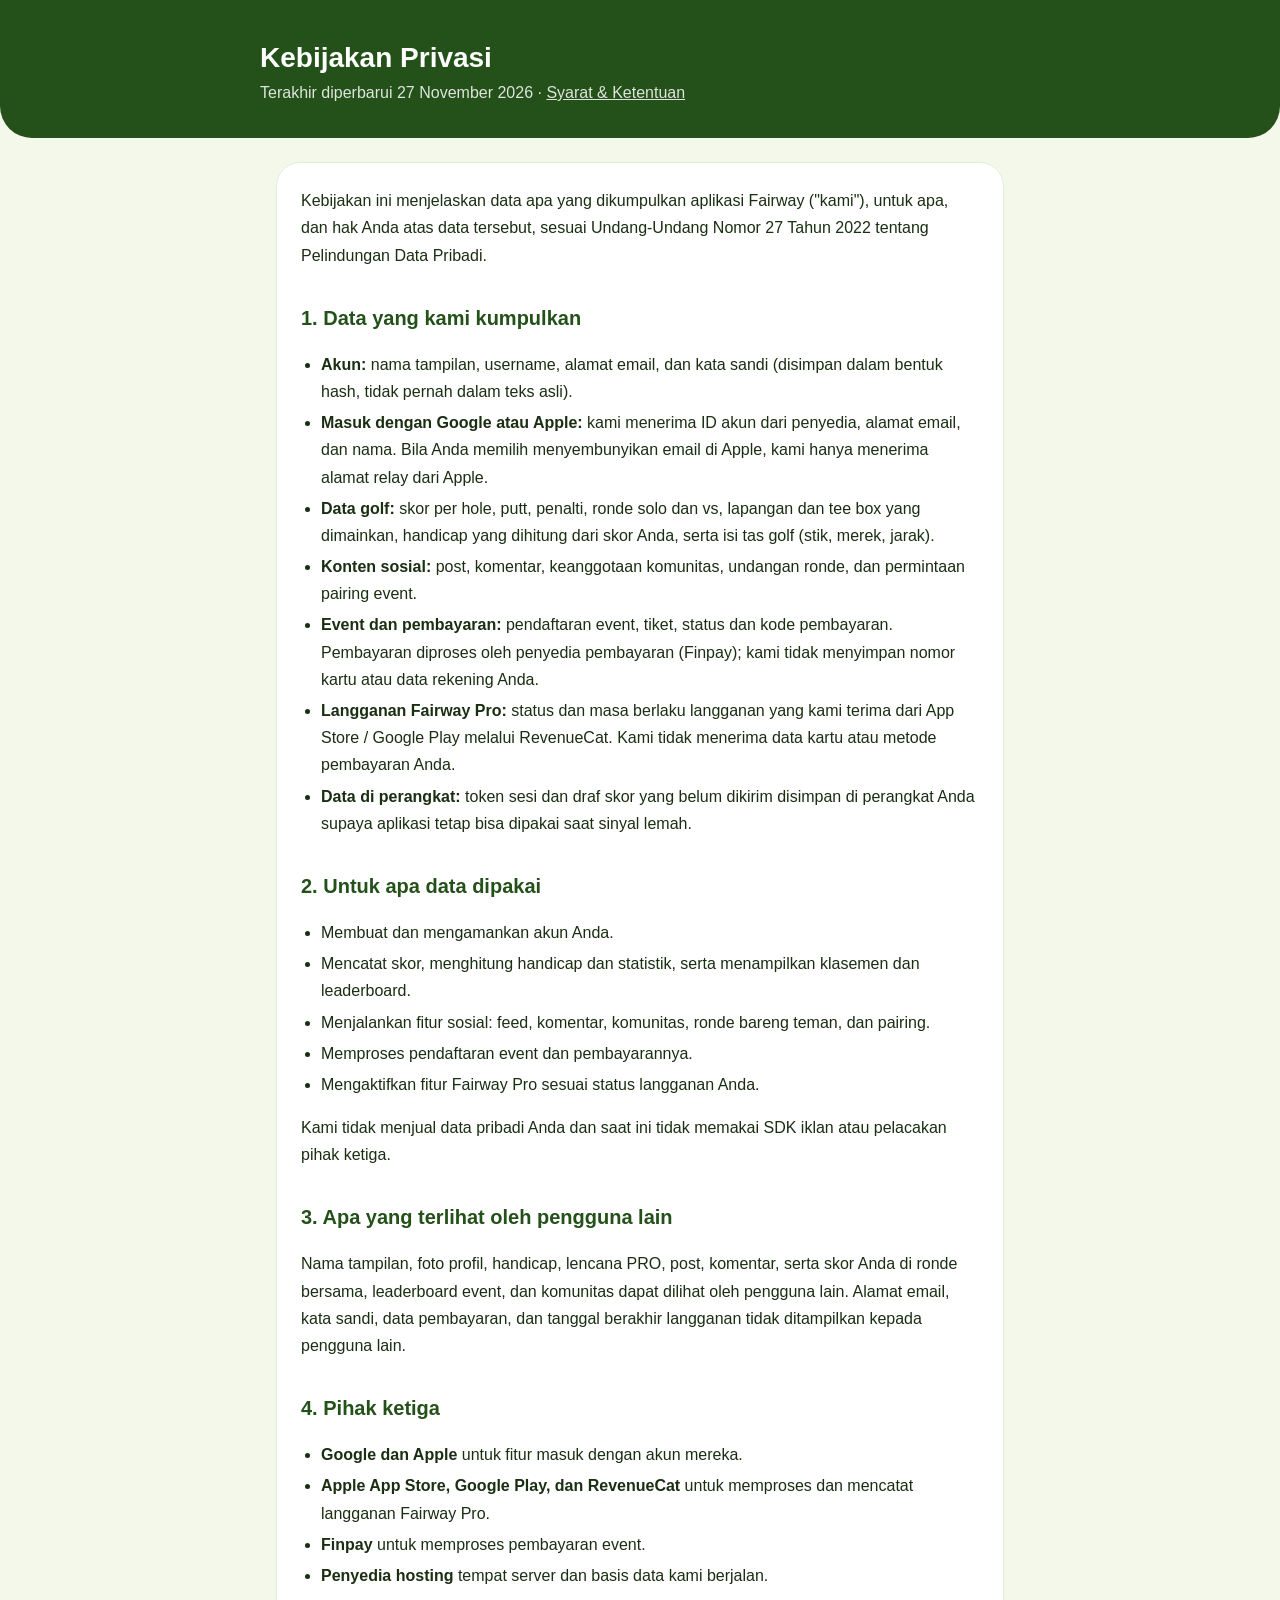
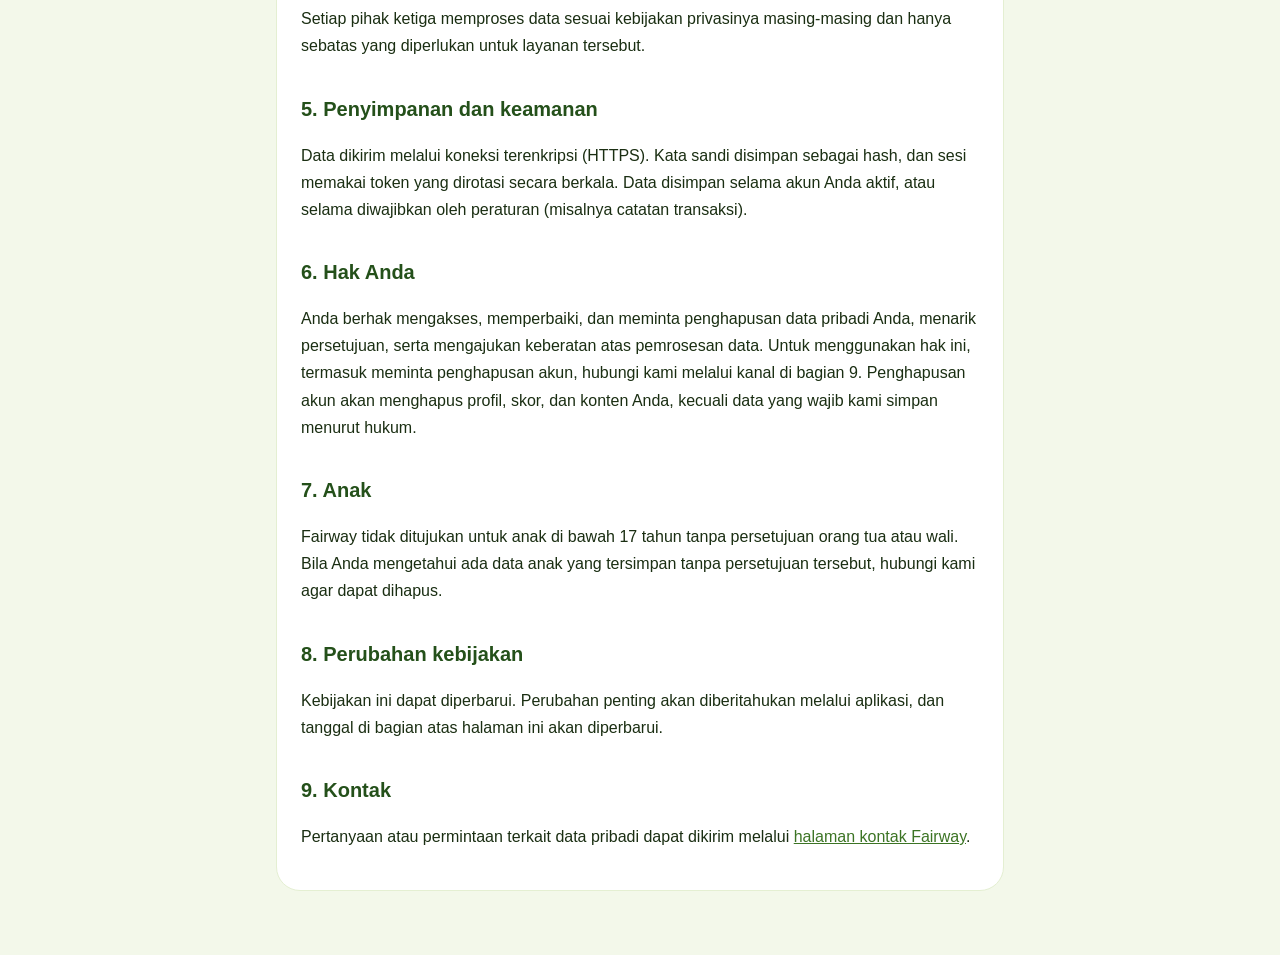
==== privacy.html @ 0b7f48e6 "Halaman Syarat & Ketentuan dan Kebijakan Privasi Fairway Co-Authored-By: Claude Opus 5.5 <noreply@an" ====
<!doctype html>
<html lang="id">
<head>
  <meta charset="utf-8">
  <meta name="viewport" content="width=device-width, initial-scale=1">
  <title>Kebijakan Privasi — Fairway</title>
  <link rel="stylesheet" href="style.css">
</head>
<body>
  <header>
    <div class="wrap">
      <h1>Kebijakan Privasi</h1>
      <p>Terakhir diperbarui 27 November 2026 · <a href="terms.html">Syarat &amp; Ketentuan</a></p>
    </div>
  </header>
  <main>
    <div class="card">
      <p>Kebijakan ini menjelaskan data apa yang dikumpulkan aplikasi Fairway ("kami"), untuk apa, dan hak Anda atas data tersebut, sesuai Undang-Undang Nomor 27 Tahun 2022 tentang Pelindungan Data Pribadi.</p>

      <h2>1. Data yang kami kumpulkan</h2>
      <ul>
        <li><strong>Akun:</strong> nama tampilan, username, alamat email, dan kata sandi (disimpan dalam bentuk hash, tidak pernah dalam teks asli).</li>
        <li><strong>Masuk dengan Google atau Apple:</strong> kami menerima ID akun dari penyedia, alamat email, dan nama. Bila Anda memilih menyembunyikan email di Apple, kami hanya menerima alamat relay dari Apple.</li>
        <li><strong>Data golf:</strong> skor per hole, putt, penalti, ronde solo dan vs, lapangan dan tee box yang dimainkan, handicap yang dihitung dari skor Anda, serta isi tas golf (stik, merek, jarak).</li>
        <li><strong>Konten sosial:</strong> post, komentar, keanggotaan komunitas, undangan ronde, dan permintaan pairing event.</li>
        <li><strong>Event dan pembayaran:</strong> pendaftaran event, tiket, status dan kode pembayaran. Pembayaran diproses oleh penyedia pembayaran (Finpay); kami tidak menyimpan nomor kartu atau data rekening Anda.</li>
        <li><strong>Langganan Fairway Pro:</strong> status dan masa berlaku langganan yang kami terima dari App Store / Google Play melalui RevenueCat. Kami tidak menerima data kartu atau metode pembayaran Anda.</li>
        <li><strong>Data di perangkat:</strong> token sesi dan draf skor yang belum dikirim disimpan di perangkat Anda supaya aplikasi tetap bisa dipakai saat sinyal lemah.</li>
      </ul>

      <h2>2. Untuk apa data dipakai</h2>
      <ul>
        <li>Membuat dan mengamankan akun Anda.</li>
        <li>Mencatat skor, menghitung handicap dan statistik, serta menampilkan klasemen dan leaderboard.</li>
        <li>Menjalankan fitur sosial: feed, komentar, komunitas, ronde bareng teman, dan pairing.</li>
        <li>Memproses pendaftaran event dan pembayarannya.</li>
        <li>Mengaktifkan fitur Fairway Pro sesuai status langganan Anda.</li>
      </ul>
      <p>Kami tidak menjual data pribadi Anda dan saat ini tidak memakai SDK iklan atau pelacakan pihak ketiga.</p>

      <h2>3. Apa yang terlihat oleh pengguna lain</h2>
      <p>Nama tampilan, foto profil, handicap, lencana PRO, post, komentar, serta skor Anda di ronde bersama, leaderboard event, dan komunitas dapat dilihat oleh pengguna lain. Alamat email, kata sandi, data pembayaran, dan tanggal berakhir langganan tidak ditampilkan kepada pengguna lain.</p>

      <h2>4. Pihak ketiga</h2>
      <ul>
        <li><strong>Google dan Apple</strong> untuk fitur masuk dengan akun mereka.</li>
        <li><strong>Apple App Store, Google Play, dan RevenueCat</strong> untuk memproses dan mencatat langganan Fairway Pro.</li>
        <li><strong>Finpay</strong> untuk memproses pembayaran event.</li>
        <li><strong>Penyedia hosting</strong> tempat server dan basis data kami berjalan.</li>
      </ul>
      <p>Setiap pihak ketiga memproses data sesuai kebijakan privasinya masing-masing dan hanya sebatas yang diperlukan untuk layanan tersebut.</p>

      <h2>5. Penyimpanan dan keamanan</h2>
      <p>Data dikirim melalui koneksi terenkripsi (HTTPS). Kata sandi disimpan sebagai hash, dan sesi memakai token yang dirotasi secara berkala. Data disimpan selama akun Anda aktif, atau selama diwajibkan oleh peraturan (misalnya catatan transaksi).</p>

      <h2>6. Hak Anda</h2>
      <p>Anda berhak mengakses, memperbaiki, dan meminta penghapusan data pribadi Anda, menarik persetujuan, serta mengajukan keberatan atas pemrosesan data. Untuk menggunakan hak ini, termasuk meminta penghapusan akun, hubungi kami melalui kanal di bagian 9. Penghapusan akun akan menghapus profil, skor, dan konten Anda, kecuali data yang wajib kami simpan menurut hukum.</p>

      <h2>7. Anak</h2>
      <p>Fairway tidak ditujukan untuk anak di bawah 17 tahun tanpa persetujuan orang tua atau wali. Bila Anda mengetahui ada data anak yang tersimpan tanpa persetujuan tersebut, hubungi kami agar dapat dihapus.</p>

      <h2>8. Perubahan kebijakan</h2>
      <p>Kebijakan ini dapat diperbarui. Perubahan penting akan diberitahukan melalui aplikasi, dan tanggal di bagian atas halaman ini akan diperbarui.</p>

      <h2>9. Kontak</h2>
      <p>Pertanyaan atau permintaan terkait data pribadi dapat dikirim melalui <a href="https://github.com/dihabibi/fairway-legal/issues">halaman kontak Fairway</a>.</p>
    </div>
  </main>
</body>
</html>
---- style.css ----
:root {
  --ink: #1a2e12;
  --muted: #5b6b52;
  --green: #24501a;
  --accent: #3c7424;
  --bg: #f3f8ea;
  --card: #ffffff;
  --line: #e4efd2;
}

@media (prefers-color-scheme: dark) {
  :root {
    --ink: #eef5e6;
    --muted: #b6c4ab;
    --green: #a7d97f;
    --accent: #8ccf5e;
    --bg: #12200c;
    --card: #1a2e12;
    --line: #2f4a24;
  }
}

* { box-sizing: border-box; }

body {
  margin: 0;
  background: var(--bg);
  color: var(--ink);
  font: 16px/1.7 -apple-system, BlinkMacSystemFont, "Segoe UI", Roboto, sans-serif;
}

header {
  background: #24501a;
  color: #fff;
  padding: 40px 16px 32px;
  border-radius: 0 0 32px 32px;
}

header .wrap, main { max-width: 760px; margin: 0 auto; }
header p { margin: 4px 0 0; opacity: 0.85; }
header a { color: #fff; }

h1 { margin: 0; font-size: 28px; line-height: 1.25; }
h2 { margin: 32px 0 8px; font-size: 20px; color: var(--green); }

main {
  padding: 24px 16px 64px;
}

.card {
  background: var(--card);
  border: 1px solid var(--line);
  border-radius: 24px;
  padding: 8px 24px 24px;
}

a { color: var(--accent); }
ul { padding-left: 20px; }
li { margin: 4px 0; }
.muted { color: var(--muted); font-size: 14px; }

nav.links { display: flex; gap: 16px; flex-wrap: wrap; margin-top: 16px; }
nav.links a {
  display: inline-block;
  padding: 10px 18px;
  border-radius: 999px;
  background: rgba(255, 255, 255, 0.16);
  border: 1px solid rgba(255, 255, 255, 0.4);
  text-decoration: none;
}
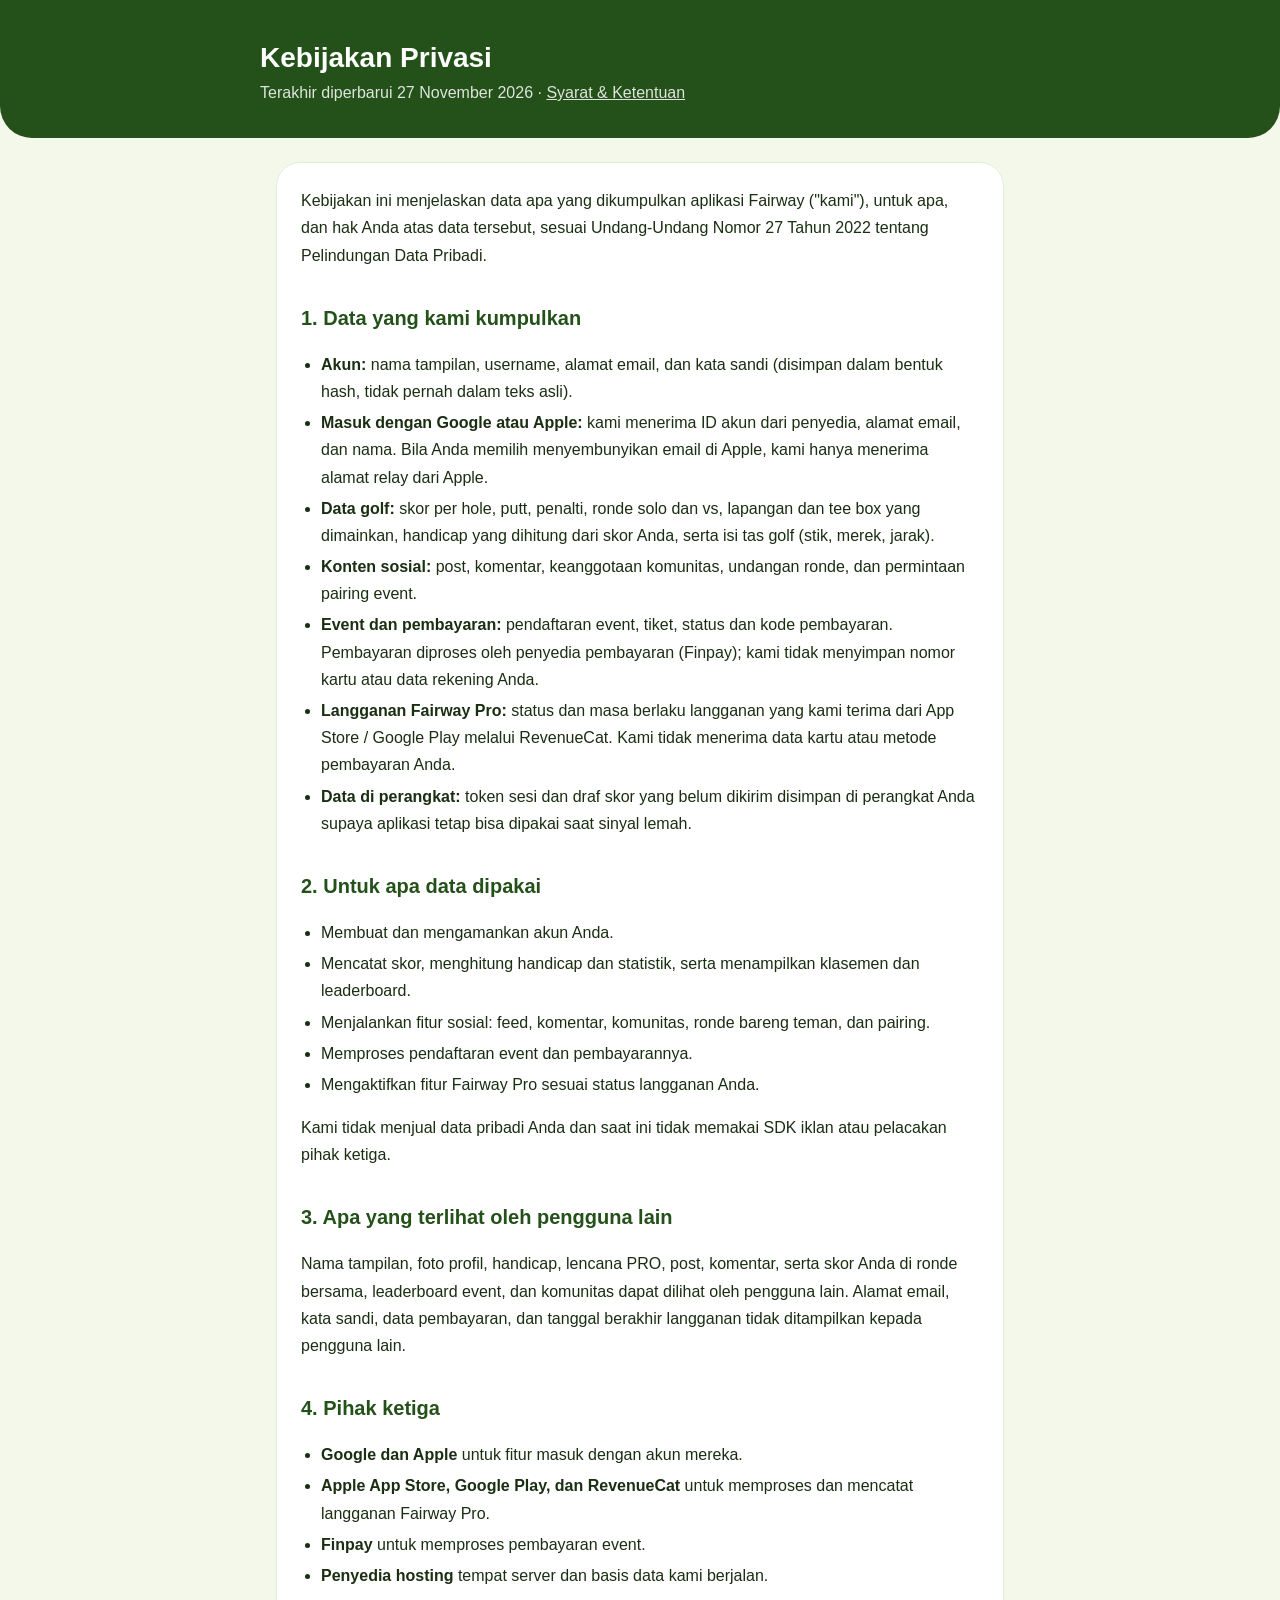
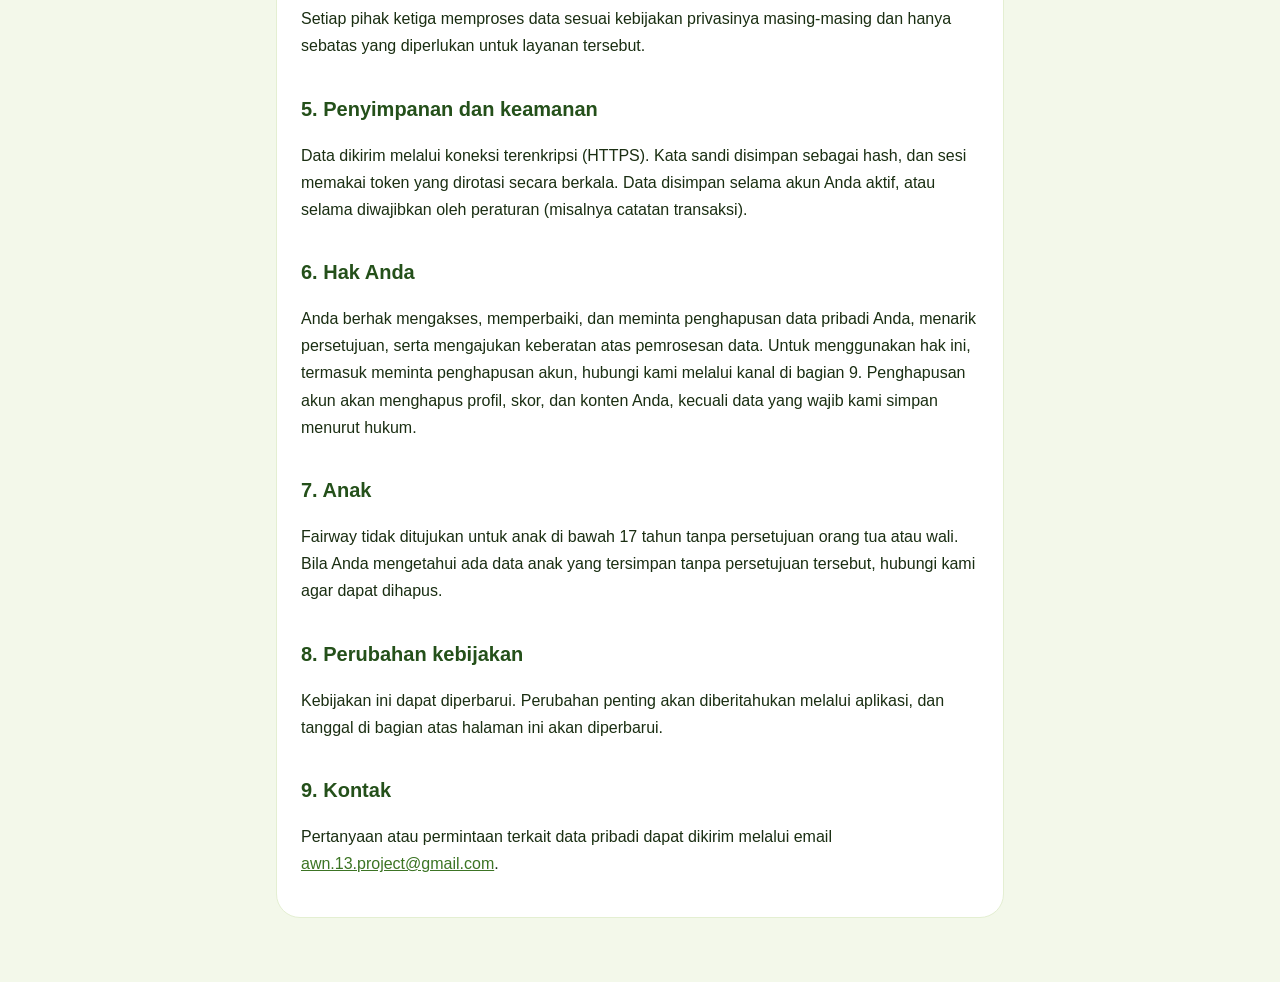
==== commit e4e193ec: "Kontak lewat email support Co-Authored-By: Claude Opus 5.5 <noreply@anthropic.com>" ====
--- a/privacy.html
+++ b/privacy.html
@@ -63,7 +63,7 @@
       <p>Kebijakan ini dapat diperbarui. Perubahan penting akan diberitahukan melalui aplikasi, dan tanggal di bagian atas halaman ini akan diperbarui.</p>
 
       <h2>9. Kontak</h2>
-      <p>Pertanyaan atau permintaan terkait data pribadi dapat dikirim melalui <a href="https://github.com/dihabibi/fairway-legal/issues">halaman kontak Fairway</a>.</p>
+      <p>Pertanyaan atau permintaan terkait data pribadi dapat dikirim melalui email <a href="mailto:awn.13.project@gmail.com">awn.13.project@gmail.com</a>.</p>
     </div>
   </main>
 </body>
